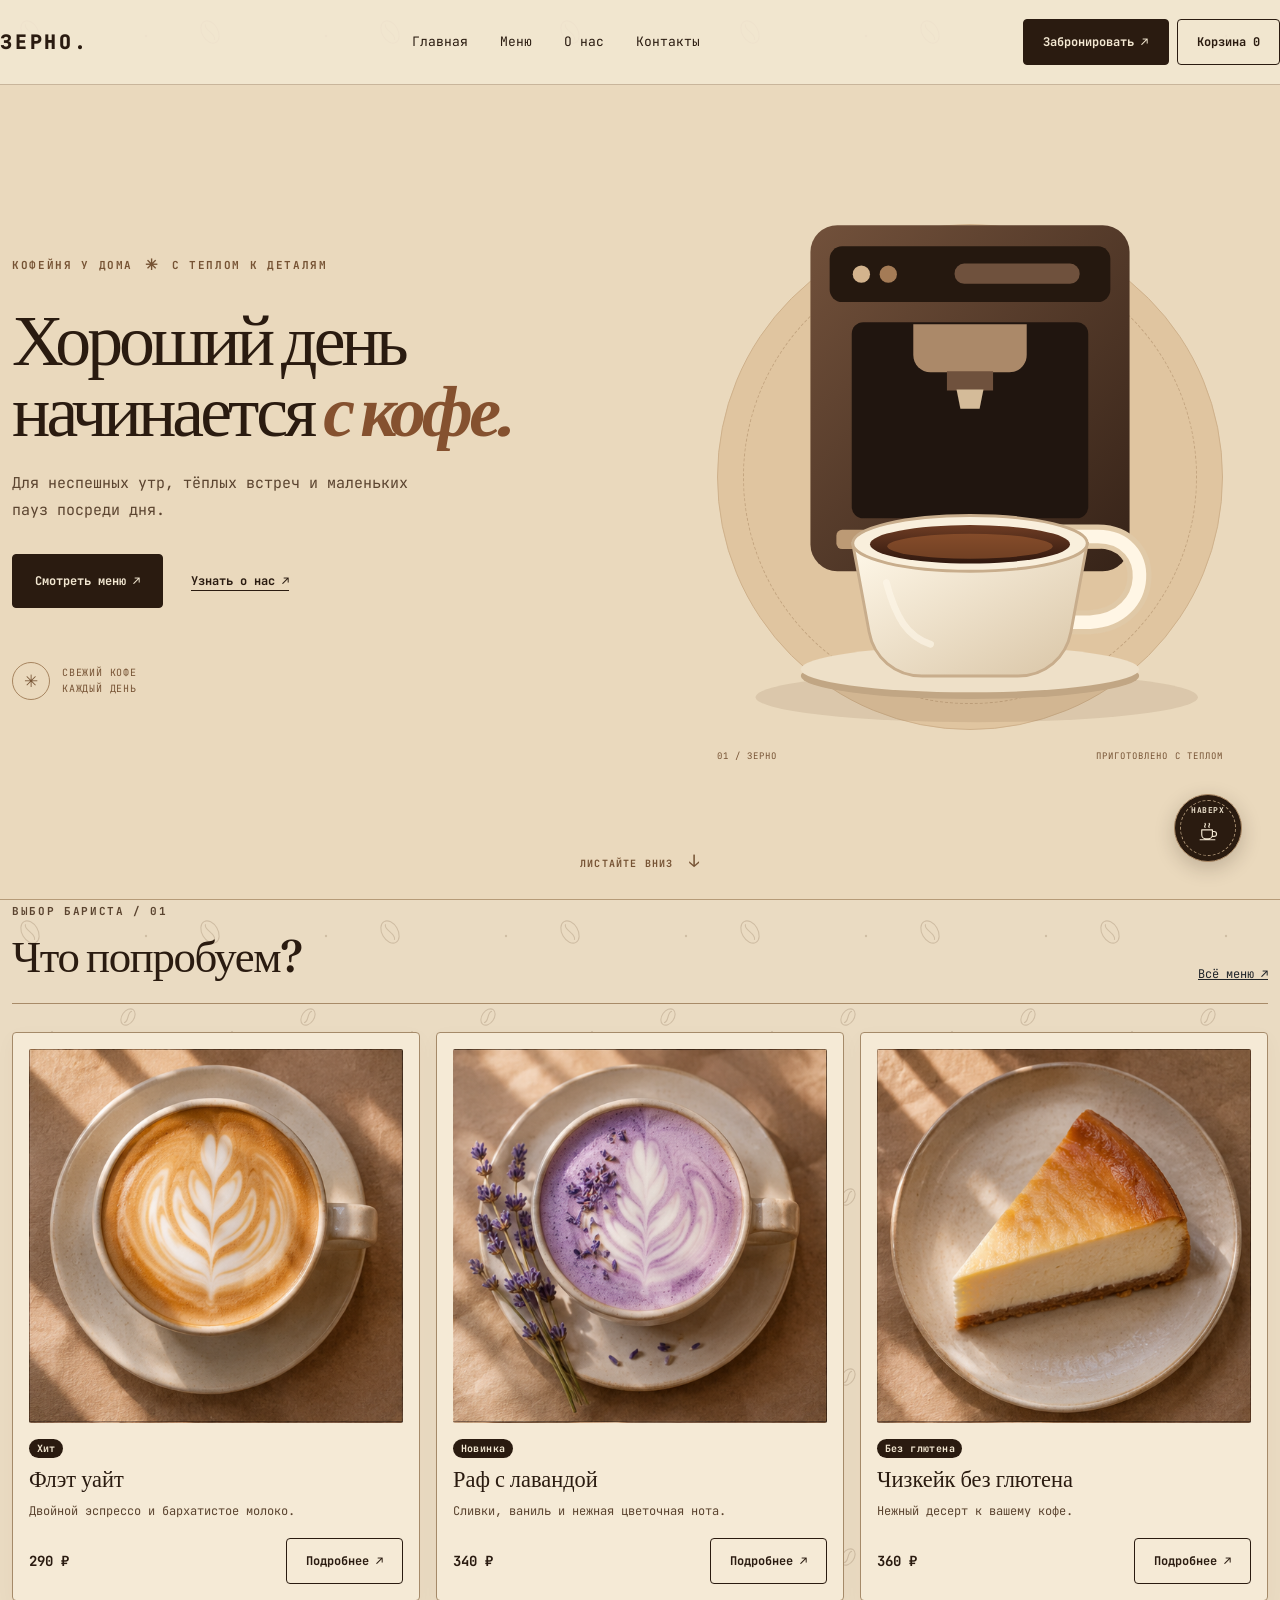
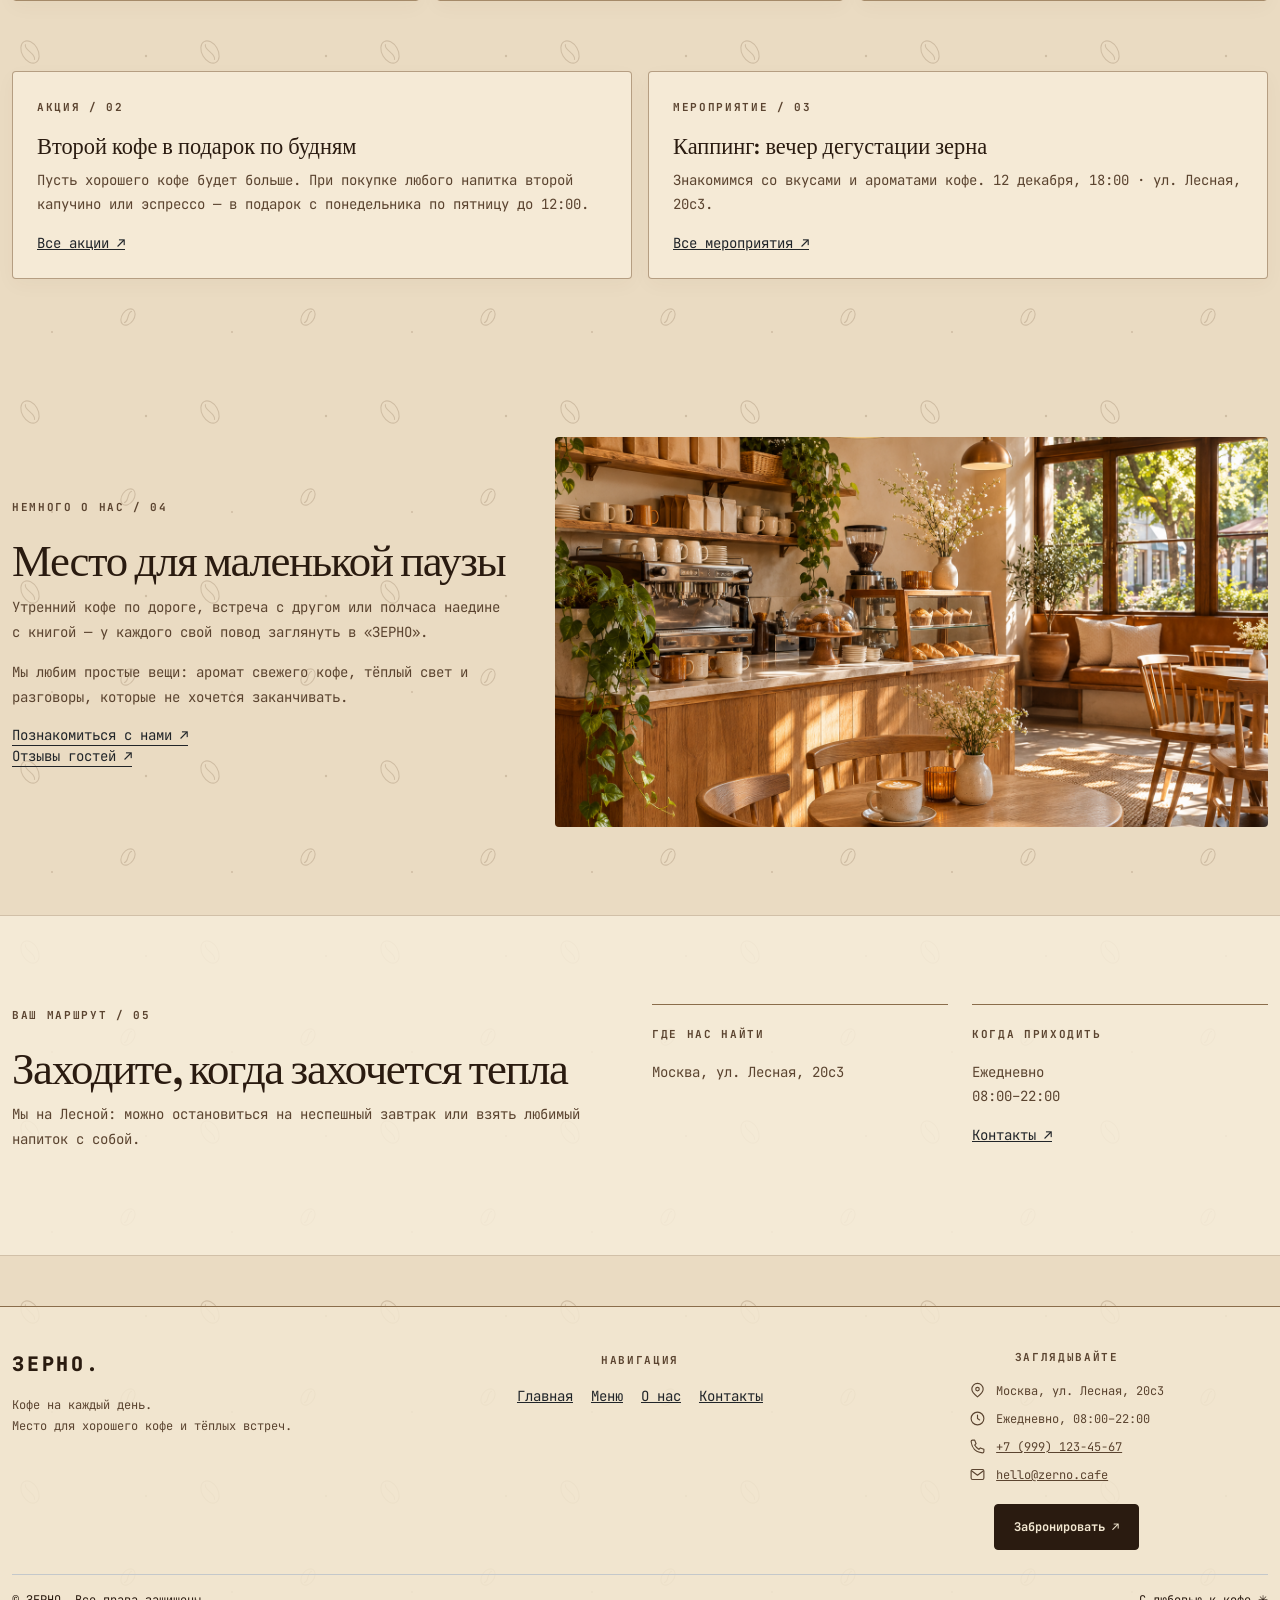
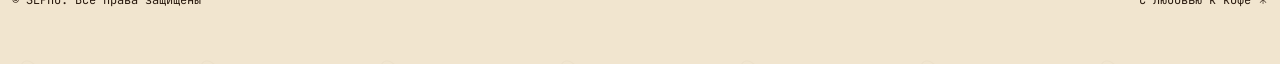
==== index.html @ f68b053b "final" ====
<!doctype html><html lang="ru"><head><meta charset="utf-8"><meta name="viewport" content="width=device-width,initial-scale=1"><meta name="description" content="ЗЕРНО — сеть уютных кофеен"><title>Кофе на каждый день — ЗЕРНО</title><link rel="preconnect" href="https://fonts.googleapis.com"><link rel="preconnect" href="https://fonts.gstatic.com" crossorigin><link href="https://fonts.googleapis.com/css2?family=Fraunces:wght@600;700&family=JetBrains+Mono:wght@400;700;800&display=swap" rel="stylesheet"><link href="https://cdn.jsdelivr.net/npm/bootstrap@5.3.3/dist/css/bootstrap.min.css" rel="stylesheet"><link href="css/custom.css" rel="stylesheet"></head><body><a class="skip-link" href="#main">Перейти к содержимому</a><header class="site-header"><nav class="navbar navbar-expand-lg container" aria-label="Основная навигация"><a class="brand" href="index.html">ЗЕРНО.</a><button class="navbar-toggler" type="button" data-bs-toggle="collapse" data-bs-target="#navigation" aria-controls="navigation" aria-expanded="false" aria-label="Открыть меню"><span class="navbar-toggler-icon"></span></button><div class="collapse navbar-collapse" id="navigation"><ul class="navbar-nav mx-auto gap-lg-3"><li class="nav-item"><a class="nav-link" href="index.html">Главная</a></li><li class="nav-item"><a class="nav-link" href="catalog.html">Меню</a></li><li class="nav-item"><a class="nav-link" href="about.html">О нас</a></li><li class="nav-item"><a class="nav-link" href="contacts.html">Контакты</a></li></ul><a class="btn btn-dark me-2" href="order.html">Забронировать ↗</a><button class="btn btn-outline-dark" data-bs-toggle="offcanvas" data-bs-target="#cart" aria-controls="cart">Корзина <span class="cart-count">0</span></button></div></nav></header><main id="main"><section class="coffee-hero" aria-labelledby="heroTitle"><div class="container coffee-hero-inner"><div class="coffee-hero-copy"><span class="coffee-hero-label">Кофейня у дома <span aria-hidden="true">✳</span> с теплом к деталям</span><h1 id="heroTitle">Хороший день начинается <em>с кофе.</em></h1><p>Для неспешных утр, тёплых встреч и маленьких пауз посреди дня.</p><div class="coffee-hero-actions"><a class="btn btn-dark" href="catalog.html">Смотреть меню <span aria-hidden="true">↗</span></a><a class="coffee-hero-about" href="about.html">Узнать о нас <span aria-hidden="true">↗</span></a></div><div class="coffee-hero-note"><span class="coffee-hero-note-mark" aria-hidden="true">✳</span><span>Свежий кофе<br>каждый день</span></div></div><div class="coffee-hero-visual" aria-hidden="true"><div class="coffee-hero-disc"></div><svg class="coffee-scene" viewBox="0 0 620 620" fill="none" xmlns="http://www.w3.org/2000/svg"><defs><linearGradient id="machineGradient" x1="0" y1="0" x2="1" y2="1"><stop stop-color="#72513b"/><stop offset="1" stop-color="#362318"/></linearGradient><linearGradient id="cupGradient" x1="0" y1="0" x2="1" y2="1"><stop stop-color="#fff8e9"/><stop offset="1" stop-color="#d9c5a6"/></linearGradient><linearGradient id="coffeeGradient" x1="0" y1="0" x2="0" y2="1"><stop stop-color="#6e3c23"/><stop offset="1" stop-color="#30180f"/></linearGradient></defs><ellipse cx="317" cy="539" rx="230" ry="26" fill="#8A6D4B" opacity=".16"/><g class="espresso-machine"><rect x="144" y="48" width="332" height="360" rx="28" fill="url(#machineGradient)"/><rect x="164" y="70" width="292" height="58" rx="13" fill="#25180f"/><circle cx="197" cy="99" r="9" fill="#d3b38d"/><circle cx="225" cy="99" r="9" fill="#a47b56"/><rect x="294" y="88" width="130" height="21" rx="10" fill="#6f513d"/><rect x="187" y="149" width="246" height="204" rx="12" fill="#20150f"/><path d="M251 151h118v32c0 10-8 18-18 18h-82c-10 0-18-8-18-18v-32Z" fill="#ab8969"/><path d="M286 200h48v20h-48z" fill="#6f513d"/><path d="M296 219h28l-4 20h-20z" fill="#d4bb99"/><rect x="171" y="365" width="278" height="20" rx="6" fill="#bc9a75"/><path d="M200 375h220" stroke="#4a3020" stroke-width="3" stroke-linecap="round" stroke-dasharray="5 8"/></g><g class="coffee-stream"><path d="M310 237 C304 290 316 321 310 378" stroke="#6b351c" stroke-width="9" stroke-linecap="round"/><path d="M310 237 C304 290 316 321 310 378" stroke="#bd8051" stroke-width="3" stroke-linecap="round"/></g><g class="hero-cup"><path d="M400 372h43c60 0 58 86-8 89h-32" stroke="#e0c9a7" stroke-width="25"/><path d="M400 372h43c60 0 58 86-8 89h-32" stroke="#fff6e5" stroke-width="14"/><ellipse cx="310" cy="517" rx="176" ry="24" fill="#c1a684"/><ellipse cx="310" cy="510" rx="176" ry="24" fill="#eee0c8"/><path d="M188 379h244l-17 92c-5 27-27 46-55 46H260c-28 0-50-19-55-46l-17-92Z" fill="url(#cupGradient)" stroke="#c8ad8c" stroke-width="3"/><ellipse cx="310" cy="379" rx="122" ry="29" fill="#f9efdc" stroke="#c8ad8c" stroke-width="3"/><ellipse cx="310" cy="380" rx="104" ry="20" fill="url(#coffeeGradient)"/><ellipse cx="310" cy="382" rx="86" ry="13" fill="#a96536" opacity=".5"/><path d="M223 420c10 37 22 56 46 64" stroke="#fff8eb" stroke-width="7" stroke-linecap="round" opacity=".6"/></g><g class="coffee-steam" stroke="#836a50" stroke-width="4" stroke-linecap="round" opacity=".55"><path d="M271 344c-18-19 17-30 0-51"/><path d="M310 337c-18-21 18-34 0-58"/><path d="M349 344c-18-19 17-30 0-51"/></g></svg><div class="coffee-hero-caption"><span>01 / ЗЕРНО</span><span>Приготовлено с теплом</span></div></div></div><a class="coffee-hero-scroll" href="#menu-preview" aria-label="Перейти к популярным позициям">Листайте вниз <span aria-hidden="true">↓</span></a></section><section id="menu-preview" class="container"><div class="d-flex justify-content-between align-items-end section-title"><div><span class="eyebrow">Выбор бариста / 01</span><h2 class="mb-0 mt-2">Что попробуем?</h2></div><a class="text-dark small-copy" href="catalog.html">Всё меню ↗</a></div><div class="row g-3"><div class="col-md-6 col-lg-4 menu-item" data-category="Кофе"><article class="card paper-card"><div class="placeholder-art photo-flat-white mb-3" role="img" aria-label="Флэт уайт"></div><span class="badge rounded-pill mb-2 align-self-start">Хит</span><h3>Флэт уайт</h3><p class="small-copy">Двойной эспрессо и бархатистое молоко.</p><div class="d-flex justify-content-between align-items-center mt-auto"><strong>290 ₽</strong><a class="btn btn-outline-dark" href="product.html?item=flat-white">Подробнее ↗</a></div></article></div><div class="col-md-6 col-lg-4 menu-item" data-category="Кофе"><article class="card paper-card"><div class="placeholder-art photo-lavender-raf mb-3" role="img" aria-label="Раф с лавандой"></div><span class="badge rounded-pill mb-2 align-self-start">Новинка</span><h3>Раф с лавандой</h3><p class="small-copy">Сливки, ваниль и нежная цветочная нота.</p><div class="d-flex justify-content-between align-items-center mt-auto"><strong>340 ₽</strong><a class="btn btn-outline-dark" href="product.html?item=lavender-raf">Подробнее ↗</a></div></article></div><div class="col-md-6 col-lg-4 menu-item" data-category="Десерты"><article class="card paper-card"><div class="placeholder-art photo-cheesecake mb-3" role="img" aria-label="Чизкейк без глютена"></div><span class="badge rounded-pill mb-2 align-self-start">Без глютена</span><h3>Чизкейк без глютена</h3><p class="small-copy">Нежный десерт к вашему кофе.</p><div class="d-flex justify-content-between align-items-center mt-auto"><strong>360 ₽</strong><a class="btn btn-outline-dark" href="product.html?item=cheesecake">Подробнее ↗</a></div></article></div></div></section><section class="section"><div class="container"><div class="row g-3"><div class="col-md-6"><div class="feature-box h-100"><span class="eyebrow">Акция / 02</span><h3 class="mt-3">Второй кофе в подарок по будням</h3><p>Пусть хорошего кофе будет больше. При покупке любого напитка второй капучино или эспрессо — в подарок с понедельника по пятницу до 12:00.</p><a class="text-dark" href="promotions.html">Все акции ↗</a></div></div><div class="col-md-6"><div class="feature-box h-100"><span class="eyebrow">Мероприятие / 03</span><h3 class="mt-3">Каппинг: вечер дегустации зерна</h3><p>Знакомимся со вкусами и ароматами кофе. 12 декабря, 18:00 · ул. Лесная, 20с3.</p><a class="text-dark" href="events.html">Все мероприятия ↗</a></div></div></div></div></section><section class="story-section"><div class="container"><div class="row align-items-center g-5"><div class="col-lg-5"><span class="eyebrow">Немного о нас / 04</span><h2 class="mt-3">Место для маленькой паузы</h2><p>Утренний кофе по дороге, встреча с другом или полчаса наедине с книгой — у каждого свой повод заглянуть в «ЗЕРНО».</p><p>Мы любим простые вещи: аромат свежего кофе, тёплый свет и разговоры, которые не хочется заканчивать.</p><a class="text-dark story-link" href="about.html">Познакомиться с нами ↗</a><br><a class="text-dark story-link" href="reviews.html">Отзывы гостей ↗</a></div><div class="col-lg-7"><div class="story-photo" role="img" aria-label="Тёплый интерьер кофейни"></div></div></div></div></section><section class="story-section story-section-alt"><div class="container"><div class="row g-4 align-items-start"><div class="col-lg-6"><span class="eyebrow">Ваш маршрут / 05</span><h2 class="mt-3">Заходите, когда захочется тепла</h2><p>Мы на Лесной: можно остановиться на неспешный завтрак или взять любимый напиток с собой.</p></div><div class="col-sm-6 col-lg-3"><div class="story-rule"><span class="eyebrow">Где нас найти</span><p class="mt-3 mb-0">Москва, ул. Лесная, 20с3</p></div></div><div class="col-sm-6 col-lg-3"><div class="story-rule"><span class="eyebrow">Когда приходить</span><p class="mt-3 mb-3">Ежедневно<br>08:00–22:00</p><a class="text-dark" href="contacts.html">Контакты ↗</a></div></div></div></div></section></main><footer class="footer"><div class="container"><div class="row gy-4"><div class="col-md-5"><a class="brand" href="index.html">ЗЕРНО.</a><p class="small-copy mt-3">Кофе на каждый день.<br>Место для хорошего кофе и тёплых встреч.</p></div><div class="col-md-4"><span class="eyebrow">Навигация</span><nav class="footer-nav mt-3" aria-label="Навигация в подвале"><a class="text-dark" href="index.html">Главная</a><a class="text-dark" href="catalog.html">Меню</a><a class="text-dark" href="about.html">О нас</a><a class="text-dark" href="contacts.html">Контакты</a></nav></div><div class="col-md-3"><span class="eyebrow footer-contact-title">Заглядывайте</span><div class="footer-contacts small-copy mt-3"><div><svg aria-hidden="true" viewBox="0 0 24 24" fill="none" stroke="currentColor" stroke-width="1.6" stroke-linecap="round" stroke-linejoin="round"><path d="M20 10c0 5-8 11-8 11S4 15 4 10a8 8 0 1 1 16 0Z"/><circle cx="12" cy="10" r="2.5"/></svg><span>Москва, ул. Лесная, 20с3</span></div><div><svg aria-hidden="true" viewBox="0 0 24 24" fill="none" stroke="currentColor" stroke-width="1.6" stroke-linecap="round" stroke-linejoin="round"><circle cx="12" cy="12" r="9"/><path d="M12 7v5l3 2"/></svg><span>Ежедневно, 08:00–22:00</span></div><div><svg aria-hidden="true" viewBox="0 0 24 24" fill="none" stroke="currentColor" stroke-width="1.6" stroke-linecap="round" stroke-linejoin="round"><path d="M5 3h3l2 5-2 2a15 15 0 0 0 6 6l2-2 5 2v3a2 2 0 0 1-2 2C10 20 4 14 3 5a2 2 0 0 1 2-2Z"/></svg><span><a href="tel:+79991234567">+7 (999) 123-45-67</a></span></div><div><svg aria-hidden="true" viewBox="0 0 24 24" fill="none" stroke="currentColor" stroke-width="1.6" stroke-linecap="round" stroke-linejoin="round"><rect x="3" y="5" width="18" height="14" rx="2"/><path d="m4 7 8 6 8-6"/></svg><span><a href="mailto:hello@zerno.cafe">hello@zerno.cafe</a></span></div></div><a class="btn btn-dark footer-booking" href="order.html">Забронировать ↗</a></div></div><div class="d-flex justify-content-between border-top border-secondary-subtle pt-3 mt-4 small-copy"><span>© ЗЕРНО. Все права защищены</span><span>С любовью к кофе ✳</span></div></div></footer><div class="offcanvas offcanvas-end" tabindex="-1" id="cart" aria-labelledby="cartTitle"><div class="offcanvas-header"><h2 class="offcanvas-title" id="cartTitle">Ваш чек</h2><button type="button" class="btn-close" data-bs-dismiss="offcanvas" aria-label="Закрыть"></button></div><div class="offcanvas-body"><p>Выбранные позиции</p><div id="cartItems"></div><a href="order.html" class="btn btn-dark mt-3">Оформить заявку ↗</a></div></div><button class="back-to-top" type="button" aria-label="Вернуться наверх" title="Наверх" hidden><span class="back-to-top-label" aria-hidden="true">НАВЕРХ</span><svg class="back-to-top-arrow" aria-hidden="true" viewBox="0 0 28 28" fill="none"><path d="M7 12h13v6a5 5 0 0 1-5 5h-3a5 5 0 0 1-5-5v-6Zm13 2h2a3 3 0 0 1 0 6h-2M5 24h18M11 9c-2-2 2-3 0-5m5 5c-2-2 2-3 0-5" stroke="currentColor" stroke-width="1.4" stroke-linecap="round" stroke-linejoin="round"/></svg></button><script src="https://cdn.jsdelivr.net/npm/bootstrap@5.3.3/dist/js/bootstrap.bundle.min.js"></script><script src="js/main.js"></script></body></html>
---- css/custom.css ----
:root{--ink:#2a1b10;--paper:#e8d8bc;--card:#f3e8d2;--muted:#5b4430;--line:#8a6d4b;--bs-body-bg:var(--paper);--bs-body-color:var(--ink);--bs-border-radius:4px}*{box-sizing:border-box}html{scroll-behavior:smooth}body{font-family:'JetBrains Mono',monospace;color:var(--ink);background:var(--paper);font-size:14px}h1,h2,h3,h4,.brand{font-family:Fraunces,Georgia,serif}h1{font-size:clamp(2.8rem,5vw,4.7rem);line-height:1.03;letter-spacing:-.035em}h2{font-size:clamp(2rem,3.5vw,3.2rem);letter-spacing:-.03em}h3{font-size:1.4rem}p{color:var(--muted);line-height:1.75}.container{max-width:1392px}.site-header{border-bottom:1px solid #8a6d4b66}.navbar{min-height:76px}.brand{font-family:'JetBrains Mono',monospace;font-size:20px;font-weight:800;letter-spacing:.12em;text-decoration:none;color:var(--ink)}.nav-link{color:var(--ink)!important;font-size:13px}.btn{border-radius:4px;font-weight:700;padding:.8rem 1.2rem;font-size:12px}.btn-dark{background:var(--ink);border-color:var(--ink);color:var(--card)}.btn-outline-dark{border-color:var(--ink);color:var(--ink)}.hero{padding:80px 0 70px}.eyebrow{text-transform:uppercase;font-size:11px;letter-spacing:.15em;color:var(--muted);font-weight:700}.receipt,.paper-card,.feature-box{background:var(--card);border:1px solid #8a6d4b99;border-radius:4px}.receipt{border-style:dashed;padding:28px}.receipt-line{display:flex;align-items:baseline;gap:8px;margin:14px 0}.dots{flex:1;border-bottom:2px dotted var(--line)}.paper-card{height:100%;padding:16px;transition:transform .2s}.paper-card:hover{transform:translateY(-4px)}.placeholder-art{height:170px;background:repeating-linear-gradient(45deg,#d9c39c 0 8px,#e2cfab 8px 16px);position:relative;overflow:hidden}.placeholder-art:after{content:'ЗЕРНО / COFFEE';position:absolute;right:14px;bottom:12px;font-size:10px;letter-spacing:.15em;color:#785c3e}.badge{background:var(--ink);color:var(--card);font-size:10px}.section{padding:70px 0}.section-title{border-bottom:1px solid var(--line);padding-bottom:20px;margin-bottom:28px}.feature-box{padding:24px}.small-copy{font-size:12px}.footer{border-top:1px solid var(--line);padding:42px 0;margin-top:50px}.skip-link{position:absolute;top:-100px;left:10px;z-index:10000;background:var(--ink);color:white;padding:10px}.skip-link:focus{top:10px}a:focus-visible,button:focus-visible,input:focus-visible,select:focus-visible,textarea:focus-visible{outline:3px solid #8d451e!important;outline-offset:3px}.form-control,.form-select{background-color:#fffaf0;border-color:#9d8669}.form-control:focus,.form-select:focus{border-color:var(--ink);box-shadow:0 0 0 .2rem #8a6d4b33}.accordion{--bs-accordion-bg:var(--card);--bs-accordion-active-bg:#e4d2b2;--bs-accordion-active-color:var(--ink);--bs-accordion-border-color:#b6a183}.nav-pills .nav-link.active{background:var(--ink)}.nav-pills .nav-link.active{color:var(--card)!important}.hero-copy{max-width:620px}.hero-copy p{max-width:440px}.stamp{display:inline-flex;border:1px solid var(--line);border-radius:50%;width:88px;height:88px;align-items:center;justify-content:center;text-align:center;font-size:9px;letter-spacing:.1em;transform:rotate(-12deg)}.map-frame{width:100%;height:300px;border:1px solid var(--line)}@media(max-width:767px){.hero{padding:40px 0}.hero .row{flex-direction:column-reverse}.section{padding:45px 0}.placeholder-art{height:135px}.navbar-collapse{padding:20px 0}.stamp{width:70px;height:70px}.footer{margin-top:20px}}@media(prefers-reduced-motion:reduce){*,*:before,*:after{scroll-behavior:auto!important;transition:none!important;animation:none!important}}

.placeholder-art{background-color:#cbb395;background-image:url('../images/menu-grid.png');background-size:300% 200%;background-repeat:no-repeat}
.placeholder-art:after{content:none}
.photo-flat-white{background-position:0 0}.photo-lavender-raf{background-position:50% 0}.photo-cheesecake{background-position:100% 0}.photo-espresso{background-position:0 100%}.photo-cappuccino{background-position:50% 100%}.photo-croissant{background-position:100% 100%}
.photo-interior{background-image:url('../images/cafe-interior.png');background-size:cover;background-position:center}
.event-one{background-position:20% 45%}.event-two{background-position:50% 55%}.event-three{background-position:80% 45%}
.back-to-top{position:fixed;right:clamp(18px,3vw,42px);bottom:clamp(18px,3vw,42px);z-index:1040;width:52px;height:52px;border:1px solid #f3e8d2;border-radius:50%;background:#2a1b10;color:#f3e8d2;box-shadow:0 4px 20px #2a1b1044;display:grid;place-items:center;cursor:pointer;transition:transform .2s,background-color .2s,box-shadow .2s}
.back-to-top[hidden]{display:none}.back-to-top span{font:400 27px/1 Georgia,serif;transform:translateY(-1px)}.back-to-top:hover{background:#5b4430;transform:translateY(-4px);box-shadow:0 8px 24px #2a1b1055}.back-to-top:focus-visible{outline:3px solid #8d451e;outline-offset:4px}
@media(max-width:767px){.back-to-top{width:48px;height:48px;right:16px;bottom:16px}}

.review-stars{color:#875523;letter-spacing:.12em;white-space:nowrap;font-size:1.15rem}

/* Each menu photo occupies one square in the source grid. */
.placeholder-art:not(.photo-interior) {
  aspect-ratio: 1 / 1;
  height: auto !important;
}

.story-section{padding:88px 0}.story-section-alt{background:#f3e8d280;border-top:1px solid #8a6d4b55;border-bottom:1px solid #8a6d4b55}.story-photo{min-height:390px;background:url('../images/cafe-interior.png') center/cover;border-radius:4px}.story-photo-close{background-position:25% center}.story-rule{border-top:1px solid var(--line);padding-top:18px}.story-link{text-underline-offset:5px}.story-number{font-family:Fraunces,Georgia,serif;font-size:3.5rem;line-height:1;color:#8a6d4b;margin-bottom:22px}.guide-row{display:flex;gap:22px;align-items:baseline;border-top:1px solid var(--line);padding:22px 0}.guide-row>span{font-size:11px;color:var(--muted)}.guide-row>div{flex:1}.guide-row h3{margin-bottom:8px}.guide-row p{margin-bottom:0}.guide-row>a{font-size:22px;color:var(--ink)}@media(max-width:767px){.story-section{padding:55px 0}.story-photo{min-height:270px}}

/* Static coffee pattern and refreshed paper details. */
body{background-color:#eadbc2;background-image:url('../images/coffee-pattern.svg');background-repeat:repeat;background-size:180px 180px}
.site-header{background:rgba(243,232,210,.88);border-bottom:1px solid #8a6d4b66}
.navbar{min-height:84px}
.brand{letter-spacing:.14em}
.nav-link{position:relative;transition:color .2s}
.nav-link:hover{color:#93613a!important}
.hero{padding-top:90px;padding-bottom:82px}
.hero-copy h1{max-width:720px}
.receipt{background:#f7edda;box-shadow:0 10px 30px #50371e0d}
.hero .receipt{position:relative;transform:rotate(-1deg)}
.hero .receipt:before,.hero .receipt:after{content:'';position:absolute;width:14px;height:14px;background:#eadbc2;border:1px solid #8a6d4b99;border-radius:50%;top:50%;transform:translateY(-50%)}
.hero .receipt:before{left:-8px}.hero .receipt:after{right:-8px}
.paper-card,.feature-box{background:#f5ead6;box-shadow:0 6px 20px #50371e09}
.paper-card{border-color:#a58a69;overflow:hidden}
.paper-card:hover{box-shadow:0 14px 28px #50371e1a}
.placeholder-art{border-radius:2px}
.badge{letter-spacing:.04em;padding:.48em .75em}
.btn-dark,.btn-outline-dark{transition:background-color .2s,color .2s,box-shadow .2s}
.btn-dark:hover{background:#5b3d26;border-color:#5b3d26;box-shadow:0 5px 14px #2a1b1026}
.btn-outline-dark:hover{background:#2a1b10;color:#f3e8d2}
.section-title{border-color:#a88b68}
.story-section-alt{background:rgba(247,237,218,.84)}
.footer{background:rgba(243,232,210,.82);padding-bottom:55px}
@media(max-width:767px){.navbar{min-height:72px}.hero{padding-top:45px;padding-bottom:50px}.hero .receipt{transform:none}}

/* The first screen is a self-contained coffee-making scene. */
.coffee-hero{position:relative;min-height:calc(100svh - 85px);display:flex;align-items:center;overflow:hidden;background:#ead9bd;border-bottom:1px solid #b69b78}
.coffee-hero-inner{display:grid;grid-template-columns:1fr 1fr;align-items:center;gap:clamp(28px,5vw,90px);padding-top:45px;padding-bottom:75px}
.coffee-hero-copy{position:relative;z-index:1;max-width:650px}
.coffee-hero-label{display:flex;gap:12px;align-items:center;color:#765334;font-size:11px;font-weight:700;letter-spacing:.15em;text-transform:uppercase}
.coffee-hero-label span{font-size:15px}
.coffee-hero h1{margin:28px 0 24px;font-size:clamp(3.5rem,5.6vw,6.6rem);line-height:.99;letter-spacing:-.055em}
.coffee-hero h1 em{font-weight:600;color:#85512f}
.coffee-hero-copy>p{max-width:420px;margin-bottom:30px;font-size:15px;line-height:1.8}
.coffee-hero-actions{display:flex;align-items:center;gap:28px;flex-wrap:wrap}
.coffee-hero-actions .btn{padding:17px 22px}
.coffee-hero-about{color:var(--ink);font-size:12px;font-weight:700;text-underline-offset:5px}
.coffee-hero-note{display:flex;align-items:center;gap:12px;margin-top:clamp(36px,6vh,72px);color:#765334;font-size:10px;line-height:1.6;letter-spacing:.08em;text-transform:uppercase}
.coffee-hero-note-mark{display:grid;place-items:center;width:38px;height:38px;border:1px solid #a78560;border-radius:50%;font-size:17px}
.coffee-hero-visual{position:relative;display:grid;place-items:center;min-width:0}
.coffee-hero-disc{position:absolute;width:85%;aspect-ratio:1;border-radius:50%;background:#e0c5a0;border:1px solid #cfb18b}
.coffee-hero-disc:after{content:'';position:absolute;inset:5%;border:1px dashed #a88661;border-radius:50%;opacity:.5}
.coffee-scene{position:relative;width:min(100%,620px);height:auto;overflow:visible}
.espresso-machine{transform-origin:310px 340px;animation:machine-retreat 6s cubic-bezier(.55,0,.25,1) both}
.coffee-stream{opacity:0;animation:pour 6s ease both;transform-origin:310px 237px}
.hero-cup{transform-origin:310px 490px;animation:cup-arrive 6s cubic-bezier(.2,.65,.2,1) both}
.coffee-steam{opacity:0;animation:steam-appear 6s ease both}
.coffee-hero-caption{position:absolute;bottom:2%;width:85%;display:flex;justify-content:space-between;gap:12px;color:#765334;font-size:9px;letter-spacing:.12em;text-transform:uppercase}
.coffee-hero-scroll{position:absolute;bottom:25px;left:50%;transform:translateX(-50%);color:#765334;text-decoration:none;font-size:10px;font-weight:700;letter-spacing:.12em;text-transform:uppercase;white-space:nowrap}
.coffee-hero-scroll span{display:inline-block;margin-left:8px;font-size:17px}
@keyframes machine-retreat{0%,48%{opacity:1;transform:translateY(0) scale(1)}75%,100%{opacity:0;transform:translateY(-65px) scale(.7)}}
@keyframes pour{0%,10%{opacity:0;transform:scaleY(.2)}18%,48%{opacity:1;transform:scaleY(1)}58%,100%{opacity:0;transform:scaleY(.6)}}
@keyframes cup-arrive{0%,50%{transform:translateY(0) scale(.78)}85%,100%{transform:translateY(-20px) scale(1.18)}}
@keyframes steam-appear{0%,58%{opacity:0;transform:translateY(8px)}90%,100%{opacity:.55;transform:translateY(-30px)}}
@media(max-width:991px){.coffee-hero h1{font-size:clamp(3rem,6vw,5rem)}.coffee-hero-inner{gap:24px}.coffee-hero-caption{font-size:8px}}
@media(max-width:767px){.coffee-hero{min-height:calc(100svh - 73px)}.coffee-hero-inner{grid-template-columns:1fr;gap:0;padding-top:36px;padding-bottom:75px}.coffee-hero-copy{order:1}.coffee-hero-visual{order:2;width:min(100%,390px);margin:0 auto}.coffee-hero h1{font-size:clamp(2.8rem,10vw,4.4rem);margin:18px 0}.coffee-hero-copy>p{font-size:13px;margin-bottom:20px}.coffee-hero-note{display:none}.coffee-hero-caption{bottom:1%}.coffee-hero-scroll{bottom:20px}.coffee-hero-actions .btn{padding:13px 17px}}
@media(prefers-reduced-motion:reduce){.espresso-machine,.coffee-stream{animation:none;opacity:0}.hero-cup{animation:none;transform:translateY(-20px) scale(1.18)}.coffee-steam{animation:none;opacity:.55;transform:translateY(-30px)}}

/* One complete preparation-and-pause cycle lasts 30 seconds. */
.espresso-machine{animation:machine-loop 30s cubic-bezier(.55,0,.25,1) infinite}
.coffee-stream{animation:pour-loop 30s ease infinite}
.hero-cup{animation:cup-loop 30s cubic-bezier(.2,.65,.2,1) infinite}
.coffee-steam{animation:steam-loop 30s ease infinite}
@keyframes machine-loop{0%,9.6%{opacity:1;transform:translateY(0) scale(1)}15%,88%{opacity:0;transform:translateY(-65px) scale(.7)}100%{opacity:1;transform:translateY(0) scale(1)}}
@keyframes pour-loop{0%,2%{opacity:0;transform:scaleY(.2)}3.6%,9.6%{opacity:1;transform:scaleY(1)}11.6%,100%{opacity:0;transform:scaleY(.6)}}
@keyframes cup-loop{0%,10%{transform:translateY(0) scale(.78)}17%,88%{transform:translateY(-20px) scale(1.18)}100%{transform:translateY(0) scale(.78)}}
@keyframes steam-loop{0%,11.6%{opacity:0;transform:translateY(8px)}18%,86%{opacity:.55;transform:translateY(-30px)}98%,100%{opacity:0;transform:translateY(8px)}}
@media(prefers-reduced-motion:reduce){.espresso-machine,.coffee-stream{animation:none;opacity:0}.hero-cup{animation:none;transform:translateY(-20px) scale(1.18)}.coffee-steam{animation:none;opacity:.55;transform:translateY(-30px)}}

.location-map-wrap{margin-top:38px}.location-map{display:block;width:100%;height:360px;border:1px solid #a88b68;border-radius:4px;background:#e2cfab}.location-map-link{display:inline-block;margin-top:12px;color:var(--ink);font-size:12px;text-underline-offset:4px}@media(max-width:767px){.location-map{height:290px}.location-map-wrap{margin-top:28px}}

.contacts-map{height:100%;min-height:330px;position:relative}.contacts-map .location-map{height:100%;min-height:330px}.contacts-map-link{position:absolute;left:14px;bottom:14px;background:#f3e8d2;color:#2a1b10;border:1px solid #a88b68;border-radius:3px;padding:9px 12px;font-size:10px;text-underline-offset:3px}.back-to-top{width:68px;height:68px;border:1px solid #aa8965;background:#2a1b10;color:#f3e8d2;box-shadow:0 6px 20px #2a1b1038}.back-to-top:before{content:'';position:absolute;inset:5px;border:1px dashed #d0b591;border-radius:50%;opacity:.8}.back-to-top .back-to-top-label{position:absolute;top:11px;font:700 6px/1 'JetBrains Mono',monospace;letter-spacing:.04em;transform:none;white-space:nowrap}.back-to-top-arrow{position:absolute;top:25px;width:23px;height:23px;transition:transform .2s}.back-to-top:hover .back-to-top-arrow{transform:translateY(-3px)}@media(max-width:767px){.back-to-top{width:60px;height:60px}.back-to-top .back-to-top-label{top:10px;font-size:5.5px}.back-to-top-arrow{top:22px;width:21px;height:21px}.contacts-map,.contacts-map .location-map{min-height:290px}}@media(prefers-reduced-motion:reduce){.back-to-top-arrow{transition:none}}

.back-to-top .back-to-top-label{left:0;right:0;text-align:center;font-size:8px;letter-spacing:.06em}@media(max-width:767px){.back-to-top .back-to-top-label{font-size:7px}}

.footer .col-md-4{text-align:center}.footer-nav{display:flex;flex-wrap:wrap;justify-content:center;gap:12px 18px}.footer-contacts{display:grid;gap:10px;color:var(--muted)}.footer-contacts>div{display:flex;align-items:flex-start;gap:10px}.footer-contacts svg{width:17px;height:17px;flex:none}.footer-contacts a{color:inherit}.footer-contacts span{overflow-wrap:anywhere}@media(max-width:767px){.footer .col-md-4{text-align:left}.footer-nav{justify-content:flex-start}}

@media(min-width:768px){.footer .col-md-5,.footer .col-md-4,.footer .col-md-3{width:33.333333%}.footer .col-md-3{display:flex;flex-direction:column;align-items:flex-end}.footer-contacts{align-self:flex-end}}

.footer .col-md-3{display:flex;flex-direction:column;align-items:stretch}.footer-contact-title{text-align:center}.footer-booking{align-self:center;margin-top:20px}@media(min-width:768px){.footer .col-md-3{align-items:stretch}.footer-contacts{align-self:center}}
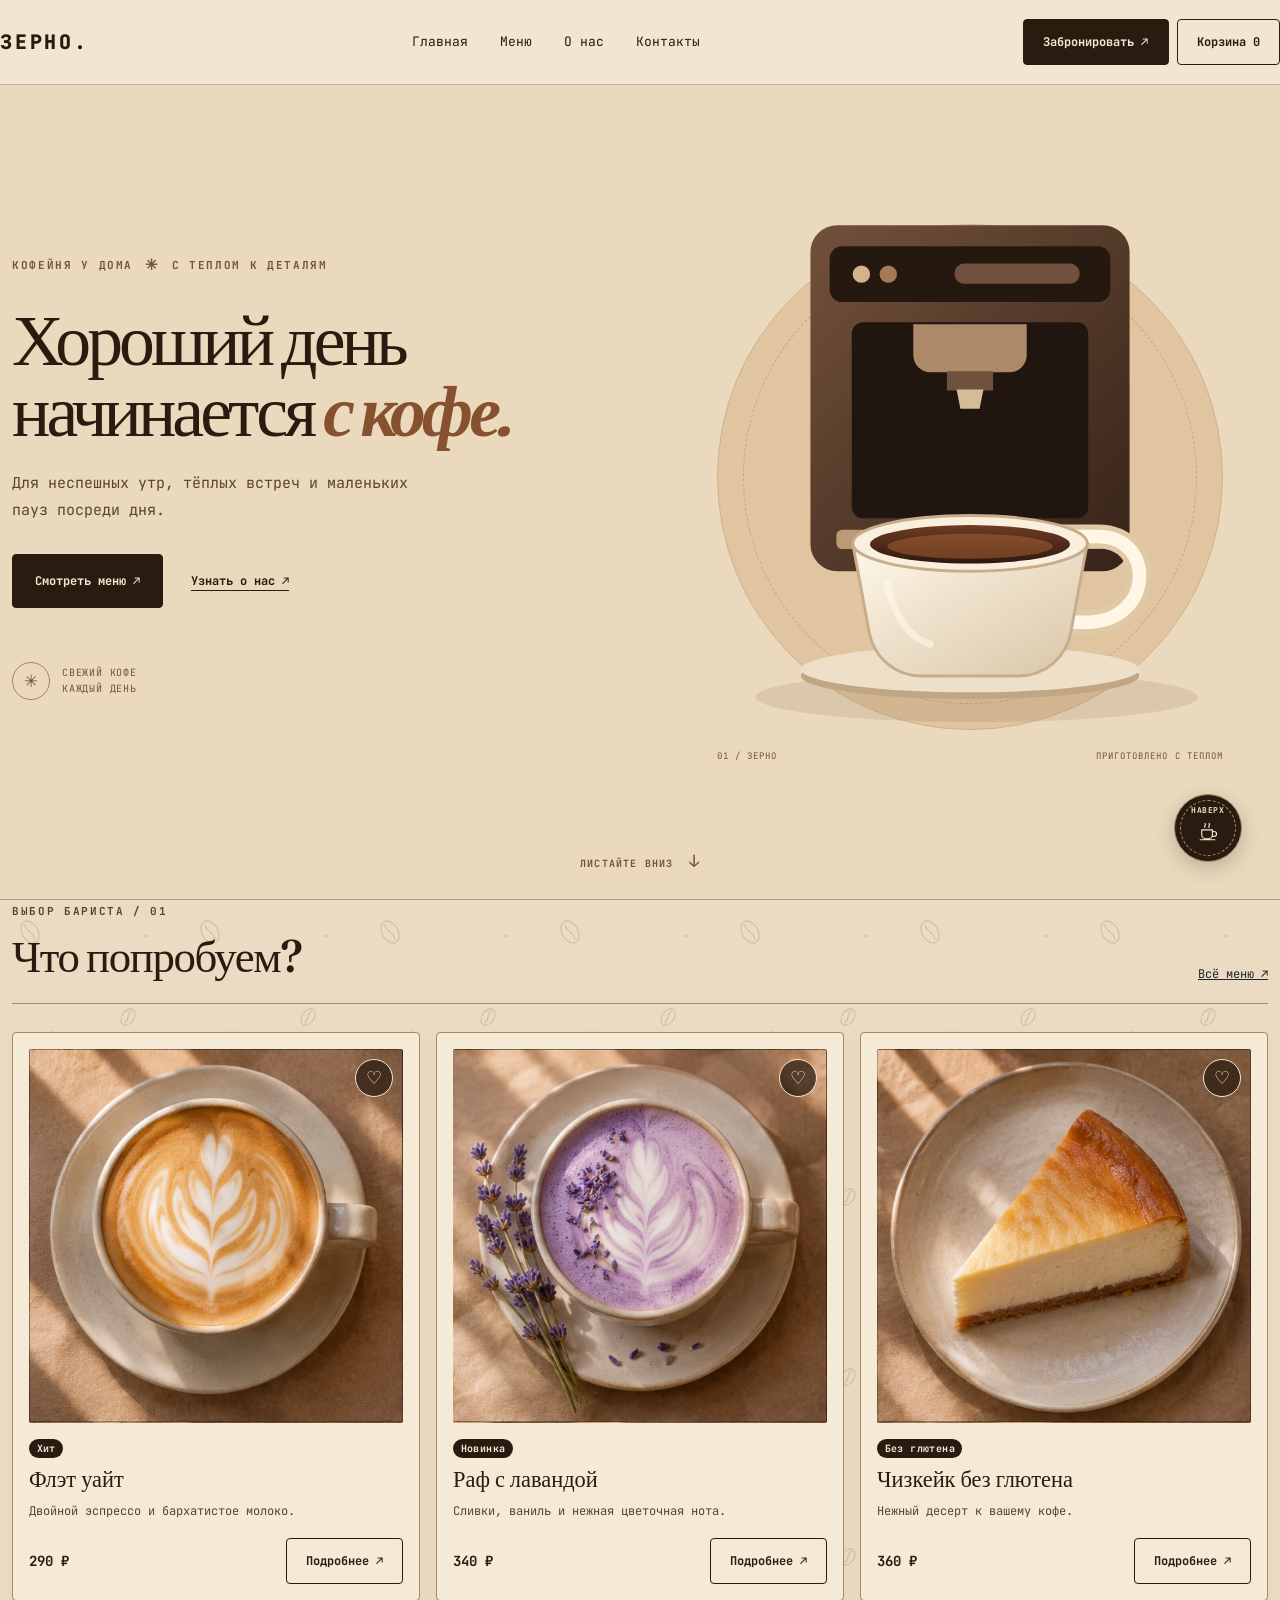
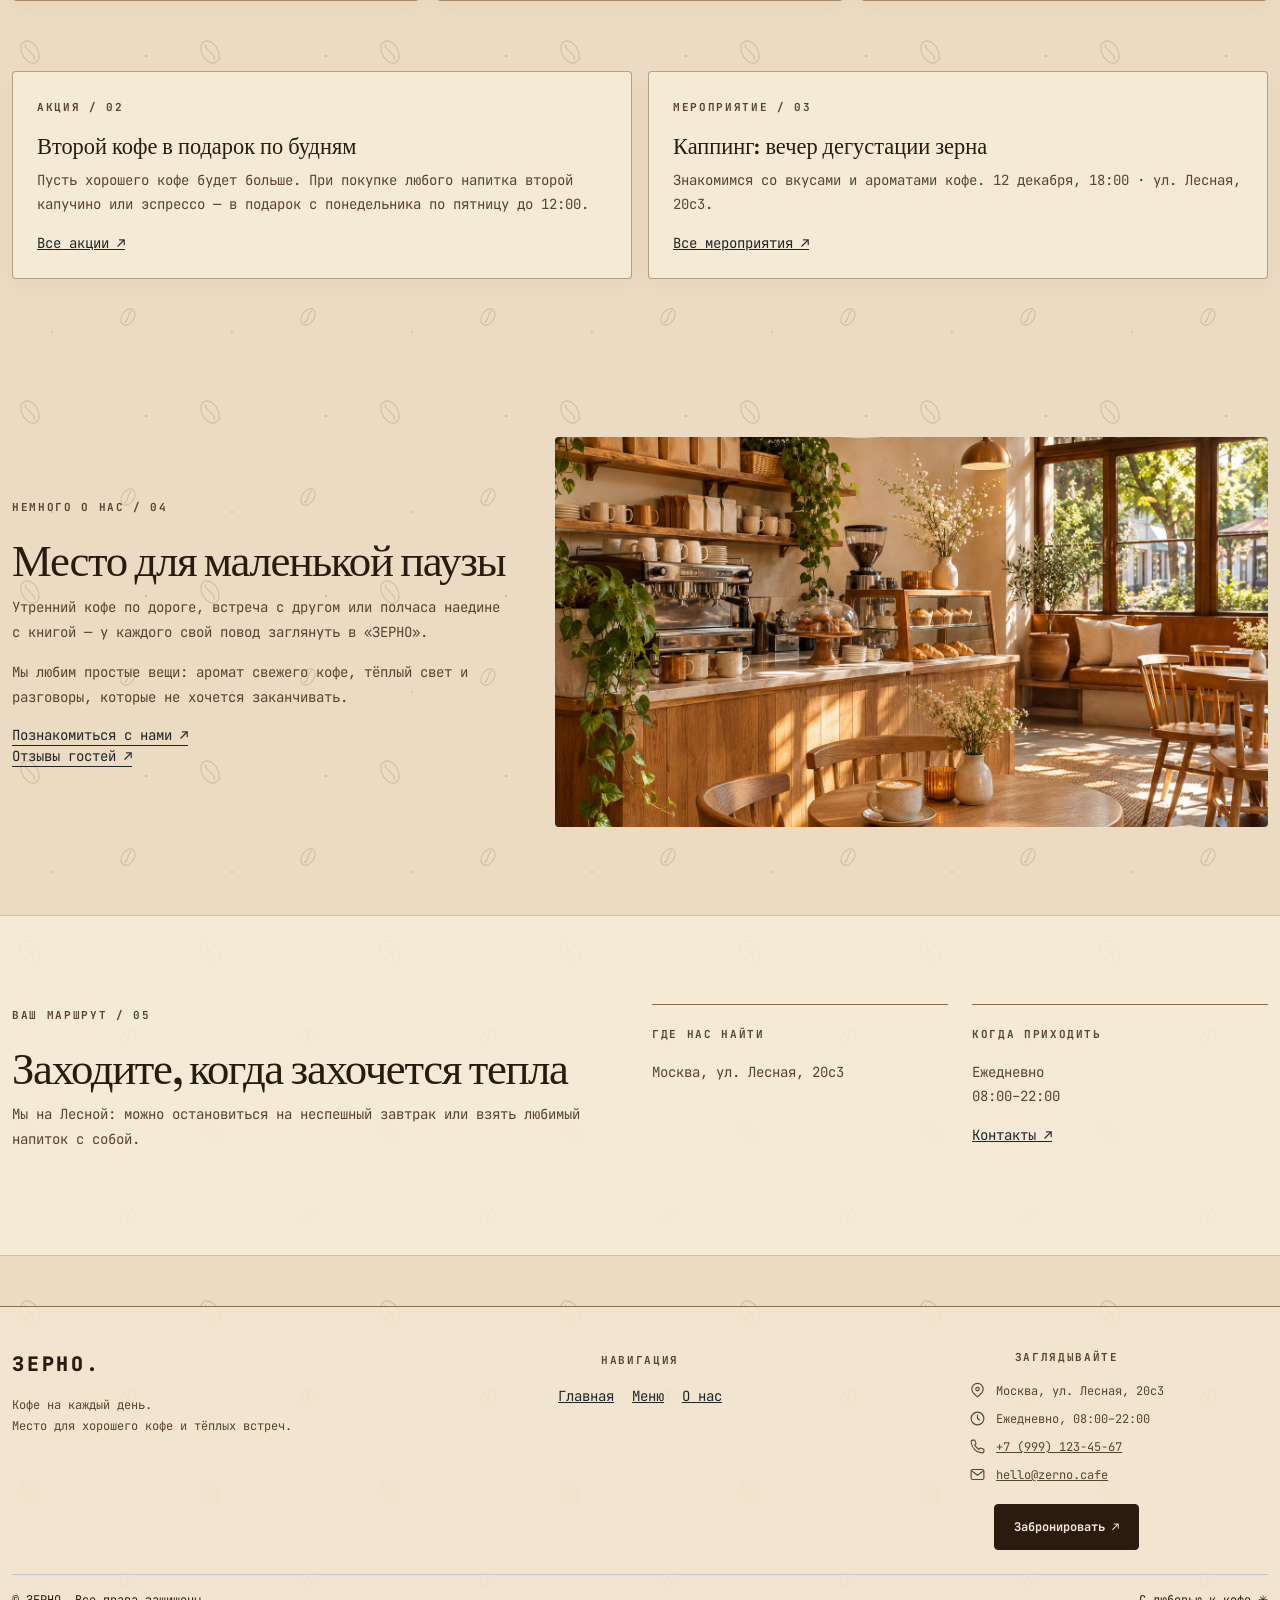
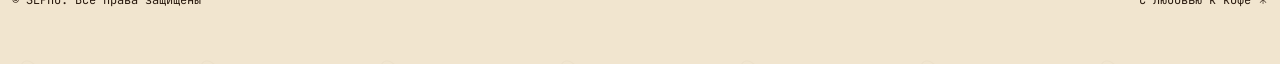
==== commit f8150b1d: "Nado" ====
--- a/index.html
+++ b/index.html
@@ -1 +1 @@
-<!doctype html><html lang="ru"><head><meta charset="utf-8"><meta name="viewport" content="width=device-width,initial-scale=1"><meta name="description" content="ЗЕРНО — сеть уютных кофеен"><title>Кофе на каждый день — ЗЕРНО</title><link rel="preconnect" href="https://fonts.googleapis.com"><link rel="preconnect" href="https://fonts.gstatic.com" crossorigin><link href="https://fonts.googleapis.com/css2?family=Fraunces:wght@600;700&family=JetBrains+Mono:wght@400;700;800&display=swap" rel="stylesheet"><link href="https://cdn.jsdelivr.net/npm/bootstrap@5.3.3/dist/css/bootstrap.min.css" rel="stylesheet"><link href="css/custom.css" rel="stylesheet"></head><body><a class="skip-link" href="#main">Перейти к содержимому</a><header class="site-header"><nav class="navbar navbar-expand-lg container" aria-label="Основная навигация"><a class="brand" href="index.html">ЗЕРНО.</a><button class="navbar-toggler" type="button" data-bs-toggle="collapse" data-bs-target="#navigation" aria-controls="navigation" aria-expanded="false" aria-label="Открыть меню"><span class="navbar-toggler-icon"></span></button><div class="collapse navbar-collapse" id="navigation"><ul class="navbar-nav mx-auto gap-lg-3"><li class="nav-item"><a class="nav-link" href="index.html">Главная</a></li><li class="nav-item"><a class="nav-link" href="catalog.html">Меню</a></li><li class="nav-item"><a class="nav-link" href="about.html">О нас</a></li><li class="nav-item"><a class="nav-link" href="contacts.html">Контакты</a></li></ul><a class="btn btn-dark me-2" href="order.html">Забронировать ↗</a><button class="btn btn-outline-dark" data-bs-toggle="offcanvas" data-bs-target="#cart" aria-controls="cart">Корзина <span class="cart-count">0</span></button></div></nav></header><main id="main"><section class="coffee-hero" aria-labelledby="heroTitle"><div class="container coffee-hero-inner"><div class="coffee-hero-copy"><span class="coffee-hero-label">Кофейня у дома <span aria-hidden="true">✳</span> с теплом к деталям</span><h1 id="heroTitle">Хороший день начинается <em>с кофе.</em></h1><p>Для неспешных утр, тёплых встреч и маленьких пауз посреди дня.</p><div class="coffee-hero-actions"><a class="btn btn-dark" href="catalog.html">Смотреть меню <span aria-hidden="true">↗</span></a><a class="coffee-hero-about" href="about.html">Узнать о нас <span aria-hidden="true">↗</span></a></div><div class="coffee-hero-note"><span class="coffee-hero-note-mark" aria-hidden="true">✳</span><span>Свежий кофе<br>каждый день</span></div></div><div class="coffee-hero-visual" aria-hidden="true"><div class="coffee-hero-disc"></div><svg class="coffee-scene" viewBox="0 0 620 620" fill="none" xmlns="http://www.w3.org/2000/svg"><defs><linearGradient id="machineGradient" x1="0" y1="0" x2="1" y2="1"><stop stop-color="#72513b"/><stop offset="1" stop-color="#362318"/></linearGradient><linearGradient id="cupGradient" x1="0" y1="0" x2="1" y2="1"><stop stop-color="#fff8e9"/><stop offset="1" stop-color="#d9c5a6"/></linearGradient><linearGradient id="coffeeGradient" x1="0" y1="0" x2="0" y2="1"><stop stop-color="#6e3c23"/><stop offset="1" stop-color="#30180f"/></linearGradient></defs><ellipse cx="317" cy="539" rx="230" ry="26" fill="#8A6D4B" opacity=".16"/><g class="espresso-machine"><rect x="144" y="48" width="332" height="360" rx="28" fill="url(#machineGradient)"/><rect x="164" y="70" width="292" height="58" rx="13" fill="#25180f"/><circle cx="197" cy="99" r="9" fill="#d3b38d"/><circle cx="225" cy="99" r="9" fill="#a47b56"/><rect x="294" y="88" width="130" height="21" rx="10" fill="#6f513d"/><rect x="187" y="149" width="246" height="204" rx="12" fill="#20150f"/><path d="M251 151h118v32c0 10-8 18-18 18h-82c-10 0-18-8-18-18v-32Z" fill="#ab8969"/><path d="M286 200h48v20h-48z" fill="#6f513d"/><path d="M296 219h28l-4 20h-20z" fill="#d4bb99"/><rect x="171" y="365" width="278" height="20" rx="6" fill="#bc9a75"/><path d="M200 375h220" stroke="#4a3020" stroke-width="3" stroke-linecap="round" stroke-dasharray="5 8"/></g><g class="coffee-stream"><path d="M310 237 C304 290 316 321 310 378" stroke="#6b351c" stroke-width="9" stroke-linecap="round"/><path d="M310 237 C304 290 316 321 310 378" stroke="#bd8051" stroke-width="3" stroke-linecap="round"/></g><g class="hero-cup"><path d="M400 372h43c60 0 58 86-8 89h-32" stroke="#e0c9a7" stroke-width="25"/><path d="M400 372h43c60 0 58 86-8 89h-32" stroke="#fff6e5" stroke-width="14"/><ellipse cx="310" cy="517" rx="176" ry="24" fill="#c1a684"/><ellipse cx="310" cy="510" rx="176" ry="24" fill="#eee0c8"/><path d="M188 379h244l-17 92c-5 27-27 46-55 46H260c-28 0-50-19-55-46l-17-92Z" fill="url(#cupGradient)" stroke="#c8ad8c" stroke-width="3"/><ellipse cx="310" cy="379" rx="122" ry="29" fill="#f9efdc" stroke="#c8ad8c" stroke-width="3"/><ellipse cx="310" cy="380" rx="104" ry="20" fill="url(#coffeeGradient)"/><ellipse cx="310" cy="382" rx="86" ry="13" fill="#a96536" opacity=".5"/><path d="M223 420c10 37 22 56 46 64" stroke="#fff8eb" stroke-width="7" stroke-linecap="round" opacity=".6"/></g><g class="coffee-steam" stroke="#836a50" stroke-width="4" stroke-linecap="round" opacity=".55"><path d="M271 344c-18-19 17-30 0-51"/><path d="M310 337c-18-21 18-34 0-58"/><path d="M349 344c-18-19 17-30 0-51"/></g></svg><div class="coffee-hero-caption"><span>01 / ЗЕРНО</span><span>Приготовлено с теплом</span></div></div></div><a class="coffee-hero-scroll" href="#menu-preview" aria-label="Перейти к популярным позициям">Листайте вниз <span aria-hidden="true">↓</span></a></section><section id="menu-preview" class="container"><div class="d-flex justify-content-between align-items-end section-title"><div><span class="eyebrow">Выбор бариста / 01</span><h2 class="mb-0 mt-2">Что попробуем?</h2></div><a class="text-dark small-copy" href="catalog.html">Всё меню ↗</a></div><div class="row g-3"><div class="col-md-6 col-lg-4 menu-item" data-category="Кофе"><article class="card paper-card"><div class="placeholder-art photo-flat-white mb-3" role="img" aria-label="Флэт уайт"></div><span class="badge rounded-pill mb-2 align-self-start">Хит</span><h3>Флэт уайт</h3><p class="small-copy">Двойной эспрессо и бархатистое молоко.</p><div class="d-flex justify-content-between align-items-center mt-auto"><strong>290 ₽</strong><a class="btn btn-outline-dark" href="product.html?item=flat-white">Подробнее ↗</a></div></article></div><div class="col-md-6 col-lg-4 menu-item" data-category="Кофе"><article class="card paper-card"><div class="placeholder-art photo-lavender-raf mb-3" role="img" aria-label="Раф с лавандой"></div><span class="badge rounded-pill mb-2 align-self-start">Новинка</span><h3>Раф с лавандой</h3><p class="small-copy">Сливки, ваниль и нежная цветочная нота.</p><div class="d-flex justify-content-between align-items-center mt-auto"><strong>340 ₽</strong><a class="btn btn-outline-dark" href="product.html?item=lavender-raf">Подробнее ↗</a></div></article></div><div class="col-md-6 col-lg-4 menu-item" data-category="Десерты"><article class="card paper-card"><div class="placeholder-art photo-cheesecake mb-3" role="img" aria-label="Чизкейк без глютена"></div><span class="badge rounded-pill mb-2 align-self-start">Без глютена</span><h3>Чизкейк без глютена</h3><p class="small-copy">Нежный десерт к вашему кофе.</p><div class="d-flex justify-content-between align-items-center mt-auto"><strong>360 ₽</strong><a class="btn btn-outline-dark" href="product.html?item=cheesecake">Подробнее ↗</a></div></article></div></div></section><section class="section"><div class="container"><div class="row g-3"><div class="col-md-6"><div class="feature-box h-100"><span class="eyebrow">Акция / 02</span><h3 class="mt-3">Второй кофе в подарок по будням</h3><p>Пусть хорошего кофе будет больше. При покупке любого напитка второй капучино или эспрессо — в подарок с понедельника по пятницу до 12:00.</p><a class="text-dark" href="promotions.html">Все акции ↗</a></div></div><div class="col-md-6"><div class="feature-box h-100"><span class="eyebrow">Мероприятие / 03</span><h3 class="mt-3">Каппинг: вечер дегустации зерна</h3><p>Знакомимся со вкусами и ароматами кофе. 12 декабря, 18:00 · ул. Лесная, 20с3.</p><a class="text-dark" href="events.html">Все мероприятия ↗</a></div></div></div></div></section><section class="story-section"><div class="container"><div class="row align-items-center g-5"><div class="col-lg-5"><span class="eyebrow">Немного о нас / 04</span><h2 class="mt-3">Место для маленькой паузы</h2><p>Утренний кофе по дороге, встреча с другом или полчаса наедине с книгой — у каждого свой повод заглянуть в «ЗЕРНО».</p><p>Мы любим простые вещи: аромат свежего кофе, тёплый свет и разговоры, которые не хочется заканчивать.</p><a class="text-dark story-link" href="about.html">Познакомиться с нами ↗</a><br><a class="text-dark story-link" href="reviews.html">Отзывы гостей ↗</a></div><div class="col-lg-7"><div class="story-photo" role="img" aria-label="Тёплый интерьер кофейни"></div></div></div></div></section><section class="story-section story-section-alt"><div class="container"><div class="row g-4 align-items-start"><div class="col-lg-6"><span class="eyebrow">Ваш маршрут / 05</span><h2 class="mt-3">Заходите, когда захочется тепла</h2><p>Мы на Лесной: можно остановиться на неспешный завтрак или взять любимый напиток с собой.</p></div><div class="col-sm-6 col-lg-3"><div class="story-rule"><span class="eyebrow">Где нас найти</span><p class="mt-3 mb-0">Москва, ул. Лесная, 20с3</p></div></div><div class="col-sm-6 col-lg-3"><div class="story-rule"><span class="eyebrow">Когда приходить</span><p class="mt-3 mb-3">Ежедневно<br>08:00–22:00</p><a class="text-dark" href="contacts.html">Контакты ↗</a></div></div></div></div></section></main><footer class="footer"><div class="container"><div class="row gy-4"><div class="col-md-5"><a class="brand" href="index.html">ЗЕРНО.</a><p class="small-copy mt-3">Кофе на каждый день.<br>Место для хорошего кофе и тёплых встреч.</p></div><div class="col-md-4"><span class="eyebrow">Навигация</span><nav class="footer-nav mt-3" aria-label="Навигация в подвале"><a class="text-dark" href="index.html">Главная</a><a class="text-dark" href="catalog.html">Меню</a><a class="text-dark" href="about.html">О нас</a><a class="text-dark" href="contacts.html">Контакты</a></nav></div><div class="col-md-3"><span class="eyebrow footer-contact-title">Заглядывайте</span><div class="footer-contacts small-copy mt-3"><div><svg aria-hidden="true" viewBox="0 0 24 24" fill="none" stroke="currentColor" stroke-width="1.6" stroke-linecap="round" stroke-linejoin="round"><path d="M20 10c0 5-8 11-8 11S4 15 4 10a8 8 0 1 1 16 0Z"/><circle cx="12" cy="10" r="2.5"/></svg><span>Москва, ул. Лесная, 20с3</span></div><div><svg aria-hidden="true" viewBox="0 0 24 24" fill="none" stroke="currentColor" stroke-width="1.6" stroke-linecap="round" stroke-linejoin="round"><circle cx="12" cy="12" r="9"/><path d="M12 7v5l3 2"/></svg><span>Ежедневно, 08:00–22:00</span></div><div><svg aria-hidden="true" viewBox="0 0 24 24" fill="none" stroke="currentColor" stroke-width="1.6" stroke-linecap="round" stroke-linejoin="round"><path d="M5 3h3l2 5-2 2a15 15 0 0 0 6 6l2-2 5 2v3a2 2 0 0 1-2 2C10 20 4 14 3 5a2 2 0 0 1 2-2Z"/></svg><span><a href="tel:+79991234567">+7 (999) 123-45-67</a></span></div><div><svg aria-hidden="true" viewBox="0 0 24 24" fill="none" stroke="currentColor" stroke-width="1.6" stroke-linecap="round" stroke-linejoin="round"><rect x="3" y="5" width="18" height="14" rx="2"/><path d="m4 7 8 6 8-6"/></svg><span><a href="mailto:hello@zerno.cafe">hello@zerno.cafe</a></span></div></div><a class="btn btn-dark footer-booking" href="order.html">Забронировать ↗</a></div></div><div class="d-flex justify-content-between border-top border-secondary-subtle pt-3 mt-4 small-copy"><span>© ЗЕРНО. Все права защищены</span><span>С любовью к кофе ✳</span></div></div></footer><div class="offcanvas offcanvas-end" tabindex="-1" id="cart" aria-labelledby="cartTitle"><div class="offcanvas-header"><h2 class="offcanvas-title" id="cartTitle">Ваш чек</h2><button type="button" class="btn-close" data-bs-dismiss="offcanvas" aria-label="Закрыть"></button></div><div class="offcanvas-body"><p>Выбранные позиции</p><div id="cartItems"></div><a href="order.html" class="btn btn-dark mt-3">Оформить заявку ↗</a></div></div><button class="back-to-top" type="button" aria-label="Вернуться наверх" title="Наверх" hidden><span class="back-to-top-label" aria-hidden="true">НАВЕРХ</span><svg class="back-to-top-arrow" aria-hidden="true" viewBox="0 0 28 28" fill="none"><path d="M7 12h13v6a5 5 0 0 1-5 5h-3a5 5 0 0 1-5-5v-6Zm13 2h2a3 3 0 0 1 0 6h-2M5 24h18M11 9c-2-2 2-3 0-5m5 5c-2-2 2-3 0-5" stroke="currentColor" stroke-width="1.4" stroke-linecap="round" stroke-linejoin="round"/></svg></button><script src="https://cdn.jsdelivr.net/npm/bootstrap@5.3.3/dist/js/bootstrap.bundle.min.js"></script><script src="js/main.js"></script></body></html>+<!doctype html><html lang="ru"><head><meta charset="utf-8"><meta name="viewport" content="width=device-width,initial-scale=1"><meta name="description" content="ЗЕРНО — сеть уютных кофеен"><title>Кофе на каждый день — ЗЕРНО</title><link rel="preconnect" href="https://fonts.googleapis.com"><link rel="preconnect" href="https://fonts.gstatic.com" crossorigin><link href="https://fonts.googleapis.com/css2?family=Fraunces:wght@600;700&family=JetBrains+Mono:wght@400;700;800&display=swap" rel="stylesheet"><link href="https://cdn.jsdelivr.net/npm/bootstrap@5.3.3/dist/css/bootstrap.min.css" rel="stylesheet"><link href="css/custom.css" rel="stylesheet"></head><body><a class="skip-link" href="#main">Перейти к содержимому</a><header class="site-header"><nav class="navbar navbar-expand-lg container" aria-label="Основная навигация"><a class="brand" href="index.html">ЗЕРНО.</a><button class="navbar-toggler" type="button" data-bs-toggle="collapse" data-bs-target="#navigation" aria-controls="navigation" aria-expanded="false" aria-label="Открыть меню"><span class="navbar-toggler-icon"></span></button><div class="collapse navbar-collapse" id="navigation"><ul class="navbar-nav mx-auto gap-lg-3"><li class="nav-item"><a class="nav-link" href="index.html">Главная</a></li><li class="nav-item"><a class="nav-link" href="catalog.html">Меню</a></li><li class="nav-item"><a class="nav-link" href="about.html">О нас</a></li><li class="nav-item"><a class="nav-link" href="contacts.html">Контакты</a></li></ul><a class="btn btn-dark me-2" href="order.html">Забронировать ↗</a><button class="btn btn-outline-dark" data-bs-toggle="offcanvas" data-bs-target="#cart" aria-controls="cart">Корзина <span class="cart-count">0</span></button></div></nav></header><main id="main"><section class="coffee-hero" aria-labelledby="heroTitle"><div class="container coffee-hero-inner"><div class="coffee-hero-copy"><span class="coffee-hero-label">Кофейня у дома <span aria-hidden="true">✳</span> с теплом к деталям</span><h1 id="heroTitle">Хороший день начинается <em>с кофе.</em></h1><p>Для неспешных утр, тёплых встреч и маленьких пауз посреди дня.</p><div class="coffee-hero-actions"><a class="btn btn-dark" href="catalog.html">Смотреть меню <span aria-hidden="true">↗</span></a><a class="coffee-hero-about" href="about.html">Узнать о нас <span aria-hidden="true">↗</span></a></div><div class="coffee-hero-note"><span class="coffee-hero-note-mark" aria-hidden="true">✳</span><span>Свежий кофе<br>каждый день</span></div></div><div class="coffee-hero-visual" aria-hidden="true"><div class="coffee-hero-disc"></div><svg class="coffee-scene" viewBox="0 0 620 620" fill="none" xmlns="http://www.w3.org/2000/svg"><defs><linearGradient id="machineGradient" x1="0" y1="0" x2="1" y2="1"><stop stop-color="#72513b"/><stop offset="1" stop-color="#362318"/></linearGradient><linearGradient id="cupGradient" x1="0" y1="0" x2="1" y2="1"><stop stop-color="#fff8e9"/><stop offset="1" stop-color="#d9c5a6"/></linearGradient><linearGradient id="coffeeGradient" x1="0" y1="0" x2="0" y2="1"><stop stop-color="#6e3c23"/><stop offset="1" stop-color="#30180f"/></linearGradient></defs><ellipse cx="317" cy="539" rx="230" ry="26" fill="#8A6D4B" opacity=".16"/><g class="espresso-machine"><rect x="144" y="48" width="332" height="360" rx="28" fill="url(#machineGradient)"/><rect x="164" y="70" width="292" height="58" rx="13" fill="#25180f"/><circle cx="197" cy="99" r="9" fill="#d3b38d"/><circle cx="225" cy="99" r="9" fill="#a47b56"/><rect x="294" y="88" width="130" height="21" rx="10" fill="#6f513d"/><rect x="187" y="149" width="246" height="204" rx="12" fill="#20150f"/><path d="M251 151h118v32c0 10-8 18-18 18h-82c-10 0-18-8-18-18v-32Z" fill="#ab8969"/><path d="M286 200h48v20h-48z" fill="#6f513d"/><path d="M296 219h28l-4 20h-20z" fill="#d4bb99"/><rect x="171" y="365" width="278" height="20" rx="6" fill="#bc9a75"/><path d="M200 375h220" stroke="#4a3020" stroke-width="3" stroke-linecap="round" stroke-dasharray="5 8"/></g><g class="coffee-stream"><path d="M310 237 C304 290 316 321 310 378" stroke="#6b351c" stroke-width="9" stroke-linecap="round"/><path d="M310 237 C304 290 316 321 310 378" stroke="#bd8051" stroke-width="3" stroke-linecap="round"/></g><g class="hero-cup"><path d="M400 372h43c60 0 58 86-8 89h-32" stroke="#e0c9a7" stroke-width="25"/><path d="M400 372h43c60 0 58 86-8 89h-32" stroke="#fff6e5" stroke-width="14"/><ellipse cx="310" cy="517" rx="176" ry="24" fill="#c1a684"/><ellipse cx="310" cy="510" rx="176" ry="24" fill="#eee0c8"/><path d="M188 379h244l-17 92c-5 27-27 46-55 46H260c-28 0-50-19-55-46l-17-92Z" fill="url(#cupGradient)" stroke="#c8ad8c" stroke-width="3"/><ellipse cx="310" cy="379" rx="122" ry="29" fill="#f9efdc" stroke="#c8ad8c" stroke-width="3"/><ellipse cx="310" cy="380" rx="104" ry="20" fill="url(#coffeeGradient)"/><ellipse cx="310" cy="382" rx="86" ry="13" fill="#a96536" opacity=".5"/><path d="M223 420c10 37 22 56 46 64" stroke="#fff8eb" stroke-width="7" stroke-linecap="round" opacity=".6"/></g><g class="coffee-steam" stroke="#836a50" stroke-width="4" stroke-linecap="round" opacity=".55"><path d="M271 344c-18-19 17-30 0-51"/><path d="M310 337c-18-21 18-34 0-58"/><path d="M349 344c-18-19 17-30 0-51"/></g></svg><div class="coffee-hero-caption"><span>01 / ЗЕРНО</span><span>Приготовлено с теплом</span></div></div></div><a class="coffee-hero-scroll" href="#menu-preview" aria-label="Перейти к популярным позициям">Листайте вниз <span aria-hidden="true">↓</span></a></section><section id="menu-preview" class="container"><div class="d-flex justify-content-between align-items-end section-title"><div><span class="eyebrow">Выбор бариста / 01</span><h2 class="mb-0 mt-2">Что попробуем?</h2></div><a class="text-dark small-copy" href="catalog.html">Всё меню ↗</a></div><div class="row g-3"><div class="col-md-6 col-lg-4 menu-item" data-category="Кофе"><article class="card paper-card"><div class="placeholder-art photo-flat-white mb-3" role="img" aria-label="Флэт уайт"></div><span class="badge rounded-pill mb-2 align-self-start">Хит</span><h3>Флэт уайт</h3><p class="small-copy">Двойной эспрессо и бархатистое молоко.</p><div class="d-flex justify-content-between align-items-center mt-auto"><strong>290 ₽</strong><a class="btn btn-outline-dark" href="product.html?item=flat-white">Подробнее ↗</a></div></article></div><div class="col-md-6 col-lg-4 menu-item" data-category="Кофе"><article class="card paper-card"><div class="placeholder-art photo-lavender-raf mb-3" role="img" aria-label="Раф с лавандой"></div><span class="badge rounded-pill mb-2 align-self-start">Новинка</span><h3>Раф с лавандой</h3><p class="small-copy">Сливки, ваниль и нежная цветочная нота.</p><div class="d-flex justify-content-between align-items-center mt-auto"><strong>340 ₽</strong><a class="btn btn-outline-dark" href="product.html?item=lavender-raf">Подробнее ↗</a></div></article></div><div class="col-md-6 col-lg-4 menu-item" data-category="Десерты"><article class="card paper-card"><div class="placeholder-art photo-cheesecake mb-3" role="img" aria-label="Чизкейк без глютена"></div><span class="badge rounded-pill mb-2 align-self-start">Без глютена</span><h3>Чизкейк без глютена</h3><p class="small-copy">Нежный десерт к вашему кофе.</p><div class="d-flex justify-content-between align-items-center mt-auto"><strong>360 ₽</strong><a class="btn btn-outline-dark" href="product.html?item=cheesecake">Подробнее ↗</a></div></article></div></div></section><section class="section"><div class="container"><div class="row g-3"><div class="col-md-6"><div class="feature-box h-100"><span class="eyebrow">Акция / 02</span><h3 class="mt-3">Второй кофе в подарок по будням</h3><p>Пусть хорошего кофе будет больше. При покупке любого напитка второй капучино или эспрессо — в подарок с понедельника по пятницу до 12:00.</p><a class="text-dark" href="promotions.html">Все акции ↗</a></div></div><div class="col-md-6"><div class="feature-box h-100"><span class="eyebrow">Мероприятие / 03</span><h3 class="mt-3">Каппинг: вечер дегустации зерна</h3><p>Знакомимся со вкусами и ароматами кофе. 12 декабря, 18:00 · ул. Лесная, 20с3.</p><a class="text-dark" href="events.html">Все мероприятия ↗</a></div></div></div></div></section><section class="story-section"><div class="container"><div class="row align-items-center g-5"><div class="col-lg-5"><span class="eyebrow">Немного о нас / 04</span><h2 class="mt-3">Место для маленькой паузы</h2><p>Утренний кофе по дороге, встреча с другом или полчаса наедине с книгой — у каждого свой повод заглянуть в «ЗЕРНО».</p><p>Мы любим простые вещи: аромат свежего кофе, тёплый свет и разговоры, которые не хочется заканчивать.</p><a class="text-dark story-link" href="about.html">Познакомиться с нами ↗</a><br><a class="text-dark story-link" href="reviews.html">Отзывы гостей ↗</a></div><div class="col-lg-7"><div class="story-photo" role="img" aria-label="Тёплый интерьер кофейни"></div></div></div></div></section><section class="story-section story-section-alt"><div class="container"><div class="row g-4 align-items-start"><div class="col-lg-6"><span class="eyebrow">Ваш маршрут / 05</span><h2 class="mt-3">Заходите, когда захочется тепла</h2><p>Мы на Лесной: можно остановиться на неспешный завтрак или взять любимый напиток с собой.</p></div><div class="col-sm-6 col-lg-3"><div class="story-rule"><span class="eyebrow">Где нас найти</span><p class="mt-3 mb-0">Москва, ул. Лесная, 20с3</p></div></div><div class="col-sm-6 col-lg-3"><div class="story-rule"><span class="eyebrow">Когда приходить</span><p class="mt-3 mb-3">Ежедневно<br>08:00–22:00</p><a class="text-dark" href="contacts.html">Контакты ↗</a></div></div></div></div></section></main><footer class="footer"><div class="container"><div class="row gy-4"><div class="col-md-5"><a class="brand" href="index.html">ЗЕРНО.</a><p class="small-copy mt-3">Кофе на каждый день.<br>Место для хорошего кофе и тёплых встреч.</p></div><div class="col-md-4"><span class="eyebrow">Навигация</span><nav class="footer-nav mt-3" aria-label="Навигация в подвале"><a class="text-dark" href="index.html">Главная</a><a class="text-dark" href="catalog.html">Меню</a><a class="text-dark" href="about.html">О нас</a></nav></div><div class="col-md-3"><span class="eyebrow footer-contact-title">Заглядывайте</span><div class="footer-contacts small-copy mt-3"><div><svg aria-hidden="true" viewBox="0 0 24 24" fill="none" stroke="currentColor" stroke-width="1.6" stroke-linecap="round" stroke-linejoin="round"><path d="M20 10c0 5-8 11-8 11S4 15 4 10a8 8 0 1 1 16 0Z"/><circle cx="12" cy="10" r="2.5"/></svg><span>Москва, ул. Лесная, 20с3</span></div><div><svg aria-hidden="true" viewBox="0 0 24 24" fill="none" stroke="currentColor" stroke-width="1.6" stroke-linecap="round" stroke-linejoin="round"><circle cx="12" cy="12" r="9"/><path d="M12 7v5l3 2"/></svg><span>Ежедневно, 08:00–22:00</span></div><div><svg aria-hidden="true" viewBox="0 0 24 24" fill="none" stroke="currentColor" stroke-width="1.6" stroke-linecap="round" stroke-linejoin="round"><path d="M5 3h3l2 5-2 2a15 15 0 0 0 6 6l2-2 5 2v3a2 2 0 0 1-2 2C10 20 4 14 3 5a2 2 0 0 1 2-2Z"/></svg><span><a href="tel:+79991234567">+7 (999) 123-45-67</a></span></div><div><svg aria-hidden="true" viewBox="0 0 24 24" fill="none" stroke="currentColor" stroke-width="1.6" stroke-linecap="round" stroke-linejoin="round"><rect x="3" y="5" width="18" height="14" rx="2"/><path d="m4 7 8 6 8-6"/></svg><span><a href="mailto:hello@zerno.cafe">hello@zerno.cafe</a></span></div></div><a class="btn btn-dark footer-booking" href="order.html">Забронировать ↗</a></div></div><div class="d-flex justify-content-between border-top border-secondary-subtle pt-3 mt-4 small-copy"><span>© ЗЕРНО. Все права защищены</span><span>С любовью к кофе ✳</span></div></div></footer><div class="offcanvas offcanvas-end" tabindex="-1" id="cart" aria-labelledby="cartTitle"><div class="offcanvas-header"><h2 class="offcanvas-title" id="cartTitle">Ваш чек</h2><button type="button" class="btn-close" data-bs-dismiss="offcanvas" aria-label="Закрыть"></button></div><div class="offcanvas-body"><p>Выбранные позиции</p><div id="cartItems"></div><a href="order.html" class="btn btn-dark mt-3">Оформить заявку ↗</a></div></div><button class="back-to-top" type="button" aria-label="Вернуться наверх" title="Наверх" hidden><span class="back-to-top-label" aria-hidden="true">НАВЕРХ</span><svg class="back-to-top-arrow" aria-hidden="true" viewBox="0 0 28 28" fill="none"><path d="M7 12h13v6a5 5 0 0 1-5 5h-3a5 5 0 0 1-5-5v-6Zm13 2h2a3 3 0 0 1 0 6h-2M5 24h18M11 9c-2-2 2-3 0-5m5 5c-2-2 2-3 0-5" stroke="currentColor" stroke-width="1.4" stroke-linecap="round" stroke-linejoin="round"/></svg></button><script src="https://cdn.jsdelivr.net/npm/bootstrap@5.3.3/dist/js/bootstrap.bundle.min.js"></script><script src="js/main.js"></script></body></html>
--- a/css/custom.css
+++ b/css/custom.css
@@ -95,8 +95,63 @@
 
 .back-to-top .back-to-top-label{left:0;right:0;text-align:center;font-size:8px;letter-spacing:.06em}@media(max-width:767px){.back-to-top .back-to-top-label{font-size:7px}}
 
-.footer .col-md-4{text-align:center}.footer-nav{display:flex;flex-wrap:wrap;justify-content:center;gap:12px 18px}.footer-contacts{display:grid;gap:10px;color:var(--muted)}.footer-contacts>div{display:flex;align-items:flex-start;gap:10px}.footer-contacts svg{width:17px;height:17px;flex:none}.footer-contacts a{color:inherit}.footer-contacts span{overflow-wrap:anywhere}@media(max-width:767px){.footer .col-md-4{text-align:left}.footer-nav{justify-content:flex-start}}
+.footer .col-md-4{text-align:center}.footer-nav{display:flex;flex-wrap:wrap;justify-content:center;gap:12px 18px}.footer-contacts{display:grid;gap:10px;color:var(--muted)}.footer-contacts>div{display:flex;align-items:flex-start;gap:10px}.footer-contacts svg{width:17px;height:17px;flex:none}.footer-contacts a{color:inherit}.footer-contacts span{overflow-wrap:anywhere}
 
 @media(min-width:768px){.footer .col-md-5,.footer .col-md-4,.footer .col-md-3{width:33.333333%}.footer .col-md-3{display:flex;flex-direction:column;align-items:flex-end}.footer-contacts{align-self:flex-end}}
+
+.footer .col-md-3{display:flex;flex-direction:column;align-items:stretch}.footer-contact-title{text-align:center}.footer-booking{align-self:center;margin-top:20px}@media(min-width:768px){.footer .col-md-3{align-items:stretch}.footer-contacts{align-self:center}}
 
-.footer .col-md-3{display:flex;flex-direction:column;align-items:stretch}.footer-contact-title{text-align:center}.footer-booking{align-self:center;margin-top:20px}@media(min-width:768px){.footer .col-md-3{align-items:stretch}.footer-contacts{align-self:center}}
+/* ===== КР3: sticky-панель, поиск, избранное, сравнение, конструктор ===== */
+.menu-toolbar{position:sticky;top:0;z-index:1020;margin:0 -12px 24px;padding:14px 12px;background:rgba(232,216,188,.95);-webkit-backdrop-filter:blur(8px);backdrop-filter:blur(8px);border-bottom:1px solid transparent;transition:box-shadow .2s,border-color .2s}
+.menu-toolbar.is-stuck{border-bottom-color:#8a6d4b66;box-shadow:0 12px 24px #50371e14}
+.menu-toolbar-top{display:flex;flex-wrap:wrap;gap:10px;margin-bottom:10px}
+.menu-search{position:relative;flex:1 1 280px}
+.menu-search svg{position:absolute;left:12px;top:50%;width:17px;height:17px;transform:translateY(-50%);color:var(--muted);pointer-events:none}
+.menu-search .form-control{min-height:40px;padding-left:38px;background:var(--card);border-color:var(--line);font-size:13px}
+.menu-search .form-control::placeholder{color:#8b7259}
+.menu-filters{display:flex;flex-wrap:wrap;gap:8px}
+.menu-status{margin-top:10px;font-size:12px}
+.menu-toolbar .btn:disabled{opacity:.45}
+.favorites-count,#compareCount{font-weight:800}
+@media(max-width:575px){.menu-toolbar{padding:10px 12px}.menu-toolbar-top>.btn{flex:1 1 0;font-size:12px;padding-inline:8px}.menu-filters{flex-wrap:nowrap;overflow-x:auto;scrollbar-width:none;padding-bottom:2px}.menu-filters::-webkit-scrollbar{display:none}.menu-filters .btn{flex:none}.menu-status{display:none}}
+.paper-card{position:relative}
+.favorite-toggle{position:absolute;top:26px;right:26px;z-index:2;display:grid;place-items:center;width:38px;height:38px;border:1px solid #f3e8d2;border-radius:50%;background:rgba(42,27,16,.72);color:#f3e8d2;font-size:18px;line-height:1;transition:transform .2s,background-color .2s,color .2s}
+.favorite-toggle:hover{transform:scale(1.08)}
+.favorite-toggle.is-active{background:#f3e8d2;border-color:#9b3d2a;color:#9b3d2a}
+.favorite-toggle:focus-visible,.compare-toggle:focus-visible,.qty-stepper button:focus-visible{outline:2px solid var(--ink);outline-offset:2px}
+[data-favorite-style="full"].is-active{color:#9b3d2a;border-color:#9b3d2a}
+.compare-toggle{align-self:flex-start;margin:-4px 0 14px;border:1px dashed var(--line);border-radius:4px;color:var(--ink);font-size:12px}
+.compare-toggle:hover{border-color:var(--ink);color:var(--ink)}
+.compare-toggle.is-active{border-style:solid;border-color:var(--ink);background:#e4d2b2}
+.compare-toggle:disabled{opacity:.45}
+.menu-empty{padding:24px}
+.compare-modal{background:var(--card);border:1px solid var(--line);border-radius:4px}
+.compare-modal .modal-header,.compare-modal .modal-footer{border-color:#8a6d4b66}
+.compare-table{--bs-table-bg:transparent;--bs-table-color:var(--ink);--bs-border-color:#8a6d4b55;margin:0;font-size:13px}
+.compare-table thead th{vertical-align:top;min-width:150px}
+.compare-name{display:block;font-family:'Fraunces',serif;font-size:17px}
+.compare-remove{padding:0;color:var(--muted);font-size:11px;text-underline-offset:3px}
+.compare-table th[scope=row]{color:var(--muted);font-size:11px;font-weight:700;letter-spacing:.12em;text-transform:uppercase;white-space:nowrap}
+.compare-best{background:#e4d2b2!important}
+.compare-badge{display:block;margin-top:2px;color:var(--muted);font-size:10px;letter-spacing:.08em;text-transform:uppercase}
+.drink-builder{margin-top:8px}
+.builder-title{margin-bottom:14px}
+.builder-group{margin:0 0 16px;padding:0;border:0}
+.builder-group legend,.builder-label{display:block;margin-bottom:8px;color:var(--muted);font-size:11px;font-weight:700;letter-spacing:.15em;text-transform:uppercase}
+.builder-options{display:flex;flex-wrap:wrap;gap:8px}
+.builder-options .btn{font-size:12px}
+.btn-check:checked+.btn-outline-dark{background:var(--ink);border-color:var(--ink);color:var(--card)}
+.btn-check:focus-visible+.btn{outline:2px solid var(--ink);outline-offset:2px}
+.option-price{font-size:11px;opacity:.75}
+.builder-check{margin-bottom:16px}
+.builder-check .form-check-input:checked{background-color:var(--ink);border-color:var(--ink)}
+.qty-stepper{display:inline-flex;align-items:center;border:1px solid var(--ink);border-radius:4px;background:var(--card)}
+.qty-stepper button{width:38px;height:38px;border:0;background:none;color:var(--ink);font-size:18px}
+.qty-stepper input{width:46px;border:0;background:transparent;color:var(--ink);text-align:center;font-weight:700;-moz-appearance:textfield;appearance:textfield}
+.qty-stepper input::-webkit-inner-spin-button,.qty-stepper input::-webkit-outer-spin-button{-webkit-appearance:none;margin:0}
+.builder-receipt{margin:18px 0;padding:14px 20px}
+.builder-receipt .receipt-line{margin:8px 0;font-size:13px}
+.receipt-total{padding-top:10px;border-top:1px dashed var(--line);font-size:15px!important}
+.cart-item-name{min-width:0}
+.cart-item-options{display:block;color:var(--muted);font-size:11px}
+.cart-total{padding-top:12px;border-top:1px dashed var(--line);font-weight:800}
